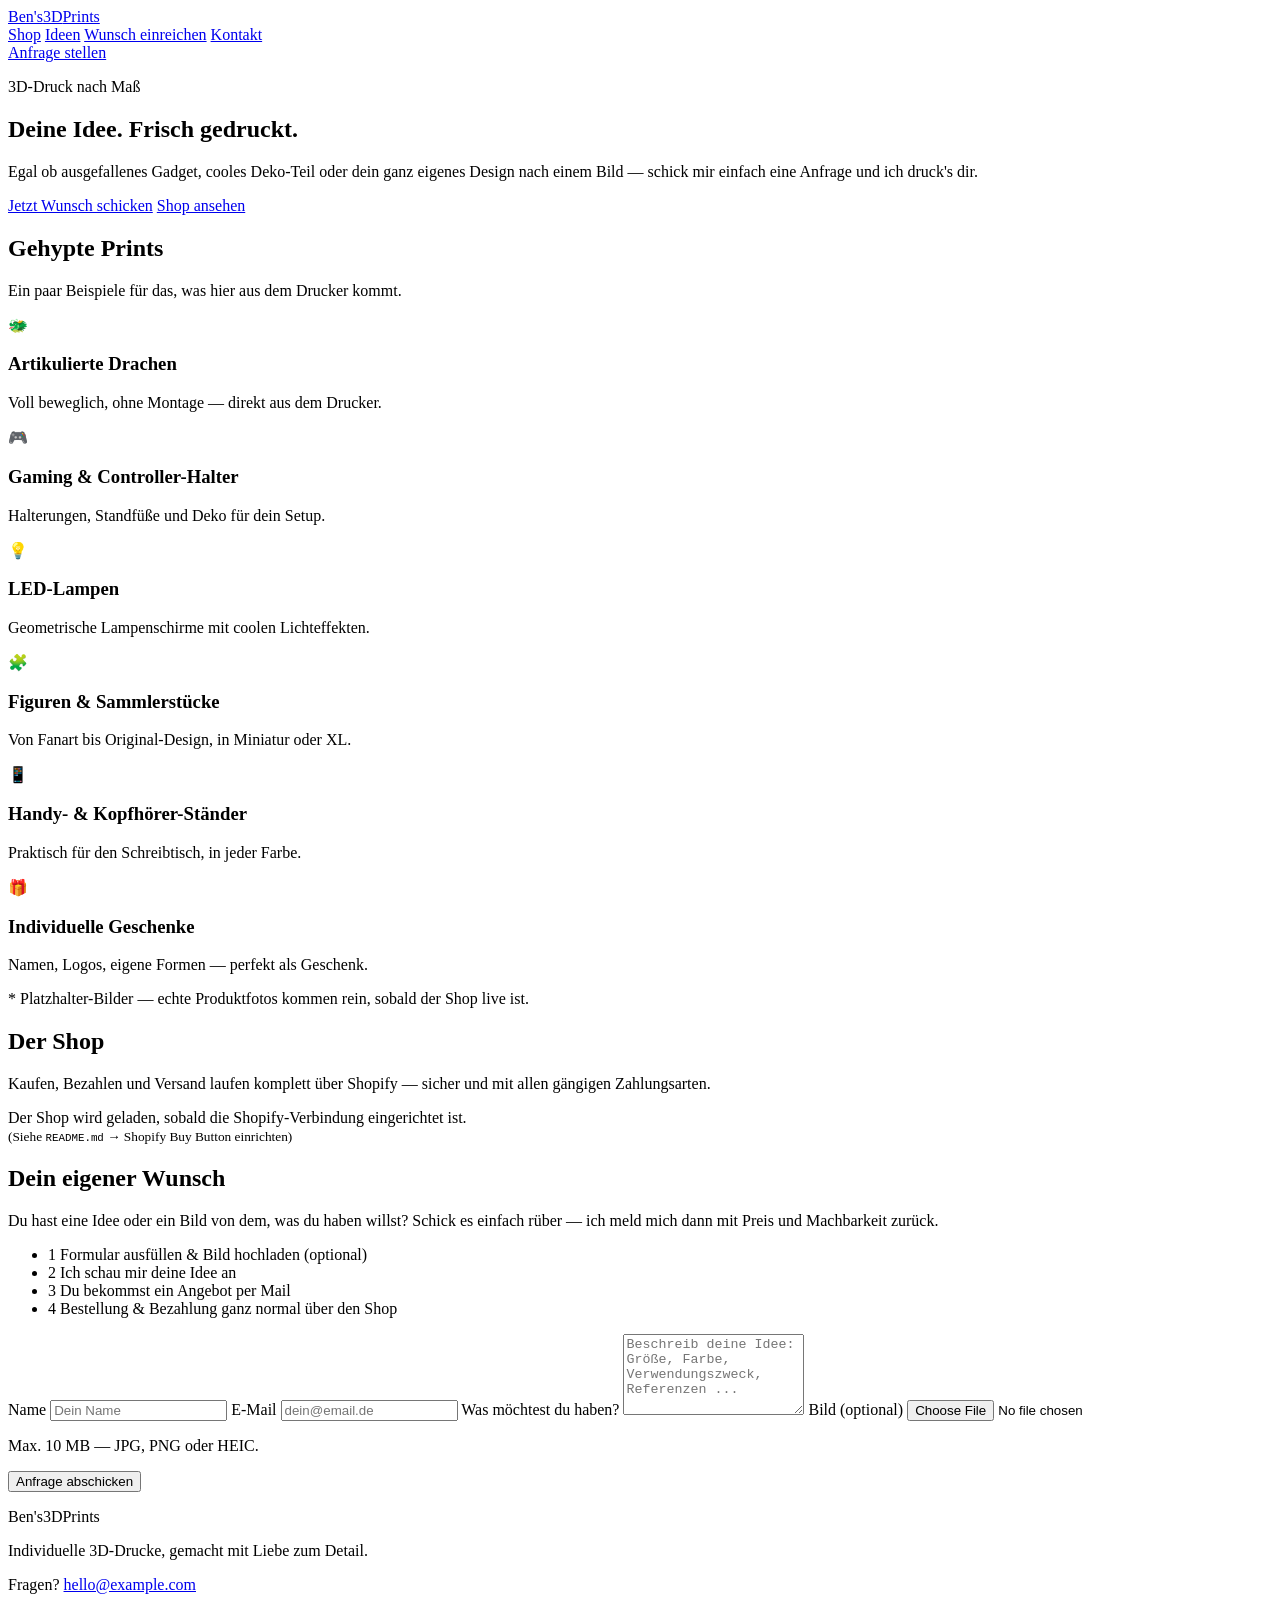
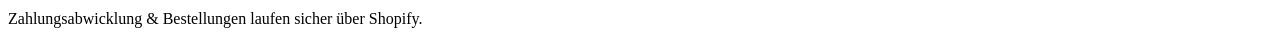
==== index.html @ 4e263e1a "Add files via upload" ====
<!doctype html>
<html lang="de">
<head>
<meta charset="UTF-8">
<meta name="viewport" content="width=device-width, initial-scale=1.0">
<title>Ben's 3D Prints — Gehypte 3D-Drucke &amp; individuelle Wünsche</title>
<meta name="description" content="Ben's 3D Prints: coole 3D-gedruckte Sachen von der Stange oder ganz nach deinem Wunsch. Bild schicken, Idee beschreiben, fertig drucken lassen.">
<link rel="preconnect" href="https://cdn.shopify.com">
<link rel="icon" href="data:image/svg+xml,%3Csvg xmlns='http://www.w3.org/2000/svg' viewBox='0 0 100 100'%3E%3Crect width='100' height='100' rx='20' fill='%230b0b12'/%3E%3Ctext x='50' y='68' font-size='58' text-anchor='middle' fill='%237c5cff' font-family='sans-serif' font-weight='bold'%3EB%3C/text%3E%3C/svg%3E">
<link rel="stylesheet" href="css/style.css">
</head>
<body>

<header class="site-header">
  <div class="container header-inner">
    <a href="#top" class="logo">Ben's<span>3D</span>Prints</a>
    <nav class="main-nav">
      <a href="#shop">Shop</a>
      <a href="#gallery">Ideen</a>
      <a href="#request">Wunsch einreichen</a>
      <a href="#contact">Kontakt</a>
    </nav>
    <a href="#request" class="btn btn-primary nav-cta">Anfrage stellen</a>
  </div>
</header>

<main id="top">

  <!-- HERO -->
  <section class="hero">
    <div class="container hero-inner">
      <p class="eyebrow">3D-Druck nach Maß</p>
      <h1>Deine Idee. <span class="highlight">Frisch gedruckt.</span></h1>
      <p class="hero-sub">
        Egal ob ausgefallenes Gadget, cooles Deko-Teil oder dein ganz eigenes Design nach einem Bild —
        schick mir einfach eine Anfrage und ich druck's dir.
      </p>
      <div class="hero-actions">
        <a href="#request" class="btn btn-primary btn-lg">Jetzt Wunsch schicken</a>
        <a href="#shop" class="btn btn-ghost btn-lg">Shop ansehen</a>
      </div>
    </div>
    <div class="hero-glow" aria-hidden="true"></div>
  </section>

  <!-- HYPE GALLERY -->
  <section id="gallery" class="section gallery-section">
    <div class="container">
      <h2 class="section-title">Gehypte Prints</h2>
      <p class="section-sub">Ein paar Beispiele für das, was hier aus dem Drucker kommt.</p>

      <div class="gallery-grid">
        <article class="gallery-card">
          <div class="gallery-thumb" style="--tint:#7c5cff">🐲</div>
          <h3>Artikulierte Drachen</h3>
          <p>Voll beweglich, ohne Montage — direkt aus dem Drucker.</p>
        </article>
        <article class="gallery-card">
          <div class="gallery-thumb" style="--tint:#00d1c1">🎮</div>
          <h3>Gaming &amp; Controller-Halter</h3>
          <p>Halterungen, Standfüße und Deko für dein Setup.</p>
        </article>
        <article class="gallery-card">
          <div class="gallery-thumb" style="--tint:#ff5c8a">💡</div>
          <h3>LED-Lampen</h3>
          <p>Geometrische Lampenschirme mit coolen Lichteffekten.</p>
        </article>
        <article class="gallery-card">
          <div class="gallery-thumb" style="--tint:#ffb020">🧩</div>
          <h3>Figuren &amp; Sammlerstücke</h3>
          <p>Von Fanart bis Original-Design, in Miniatur oder XL.</p>
        </article>
        <article class="gallery-card">
          <div class="gallery-thumb" style="--tint:#3ddc84">📱</div>
          <h3>Handy- &amp; Kopfhörer-Ständer</h3>
          <p>Praktisch für den Schreibtisch, in jeder Farbe.</p>
        </article>
        <article class="gallery-card">
          <div class="gallery-thumb" style="--tint:#5ca8ff">🎁</div>
          <h3>Individuelle Geschenke</h3>
          <p>Namen, Logos, eigene Formen — perfekt als Geschenk.</p>
        </article>
      </div>
      <p class="gallery-note">* Platzhalter-Bilder — echte Produktfotos kommen rein, sobald der Shop live ist.</p>
    </div>
  </section>

  <!-- SHOPIFY SHOP -->
  <section id="shop" class="section shop-section">
    <div class="container">
      <h2 class="section-title">Der Shop</h2>
      <p class="section-sub">
        Kaufen, Bezahlen und Versand laufen komplett über Shopify — sicher und mit allen gängigen Zahlungsarten.
      </p>
      <div id="shopify-buy-button-container" class="shop-grid">
        <p class="shop-placeholder">
          Der Shop wird geladen, sobald die Shopify-Verbindung eingerichtet ist.<br>
          <small>(Siehe <code>README.md</code> → Shopify Buy Button einrichten)</small>
        </p>
      </div>
    </div>
  </section>

  <!-- CUSTOM REQUEST -->
  <section id="request" class="section request-section">
    <div class="container request-inner">
      <div class="request-text">
        <h2 class="section-title">Dein eigener Wunsch</h2>
        <p class="section-sub">
          Du hast eine Idee oder ein Bild von dem, was du haben willst? Schick es einfach rüber —
          ich meld mich dann mit Preis und Machbarkeit zurück.
        </p>
        <ul class="request-steps">
          <li><span>1</span> Formular ausfüllen &amp; Bild hochladen (optional)</li>
          <li><span>2</span> Ich schau mir deine Idee an</li>
          <li><span>3</span> Du bekommst ein Angebot per Mail</li>
          <li><span>4</span> Bestellung &amp; Bezahlung ganz normal über den Shop</li>
        </ul>
      </div>

      <form id="request-form" class="request-form" novalidate>
        <div class="form-status" id="form-status" role="status" aria-live="polite"></div>

        <label for="req-name">Name</label>
        <input type="text" id="req-name" name="name" required autocomplete="name" placeholder="Dein Name">

        <label for="req-email">E-Mail</label>
        <input type="email" id="req-email" name="email" required autocomplete="email" placeholder="dein@email.de">

        <label for="req-description">Was möchtest du haben?</label>
        <textarea id="req-description" name="description" rows="5" required
          placeholder="Beschreib deine Idee: Größe, Farbe, Verwendungszweck, Referenzen ..."></textarea>

        <label for="req-image">Bild (optional)</label>
        <input type="file" id="req-image" name="image" accept="image/*">
        <p class="file-hint" id="file-hint">Max. 10 MB — JPG, PNG oder HEIC.</p>

        <button type="submit" class="btn btn-primary btn-lg btn-block">Anfrage abschicken</button>
      </form>
    </div>
  </section>

</main>

<footer id="contact" class="site-footer">
  <div class="container footer-inner">
    <div>
      <p class="logo">Ben's<span>3D</span>Prints</p>
      <p class="footer-tagline">Individuelle 3D-Drucke, gemacht mit Liebe zum Detail.</p>
    </div>
    <div class="footer-contact">
      <p>Fragen? <a href="mailto:hello@example.com">hello@example.com</a></p>
      <p class="footer-note">Zahlungsabwicklung &amp; Bestellungen laufen sicher über Shopify.</p>
    </div>
  </div>
</footer>

<script src="js/shopify-config.js"></script>
<script src="js/shopify-buy-button.js"></script>
<script src="js/request-form.js"></script>
</body>
</html>
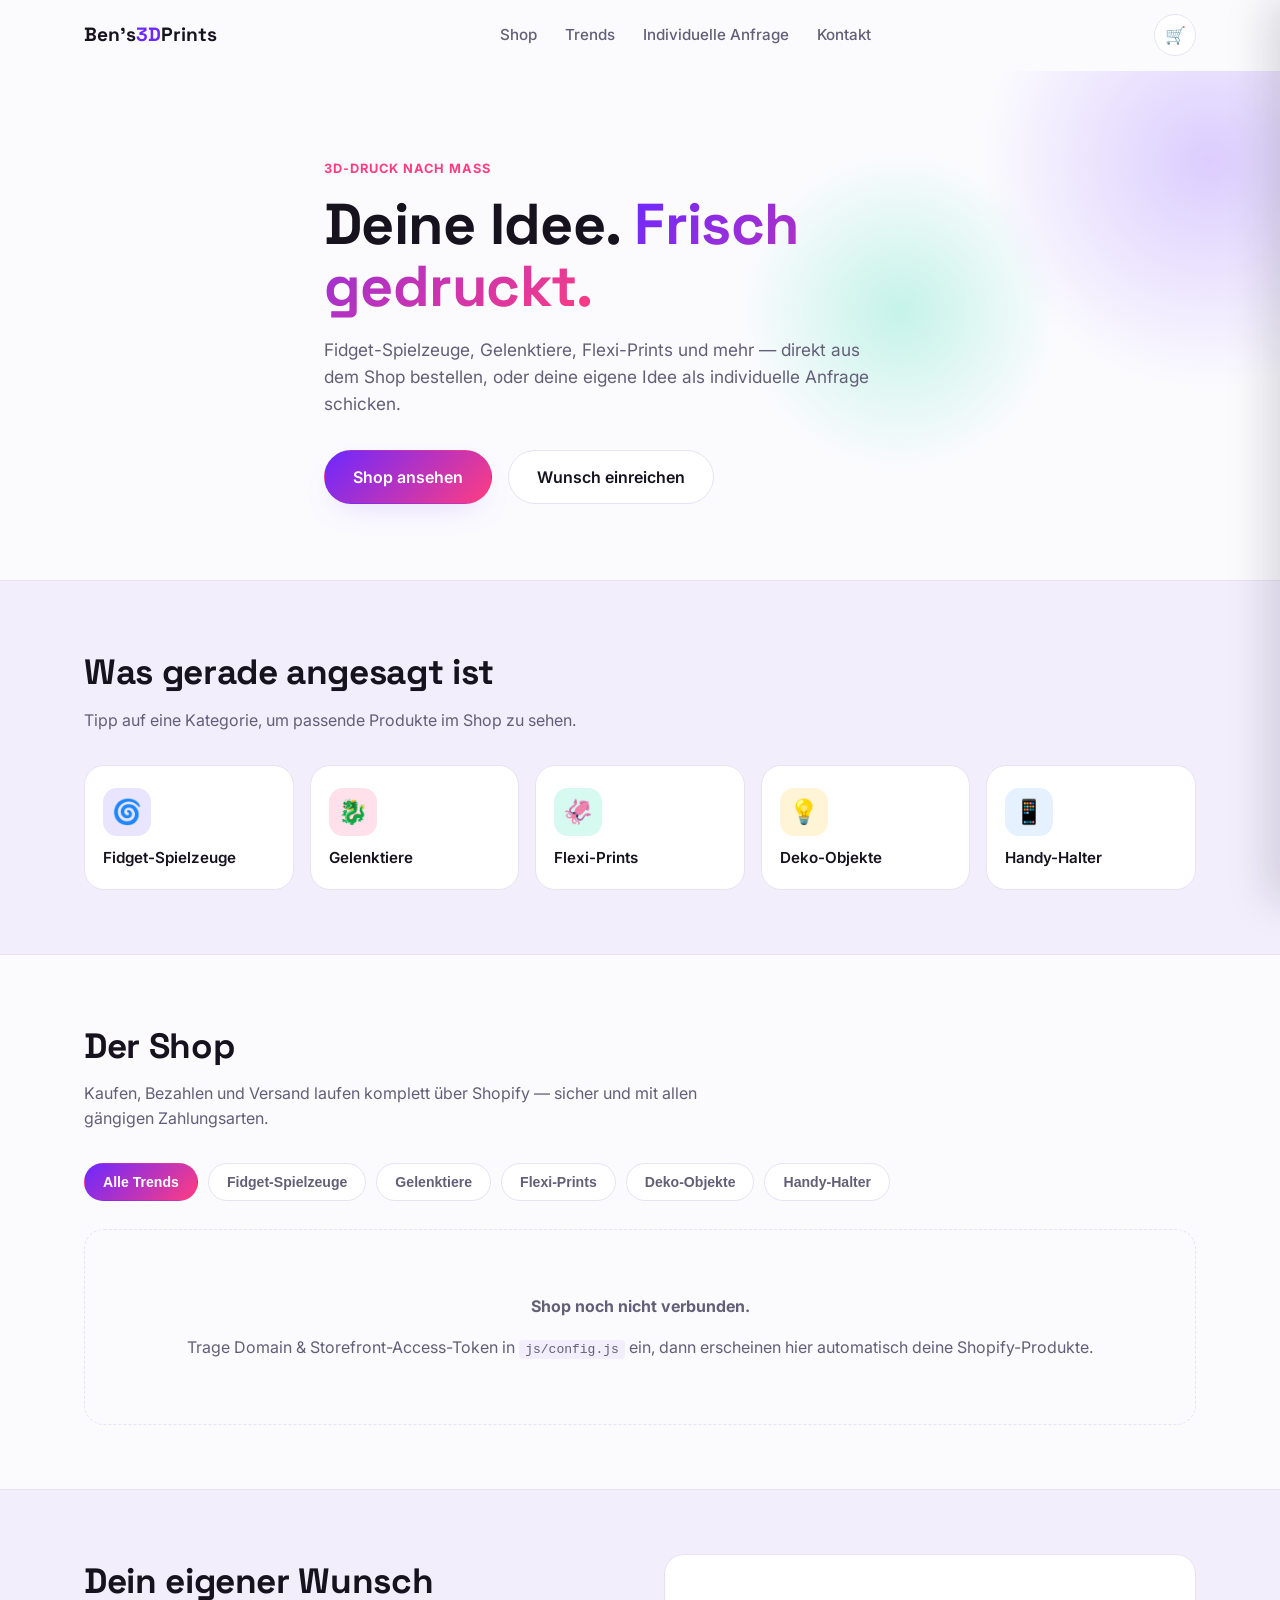
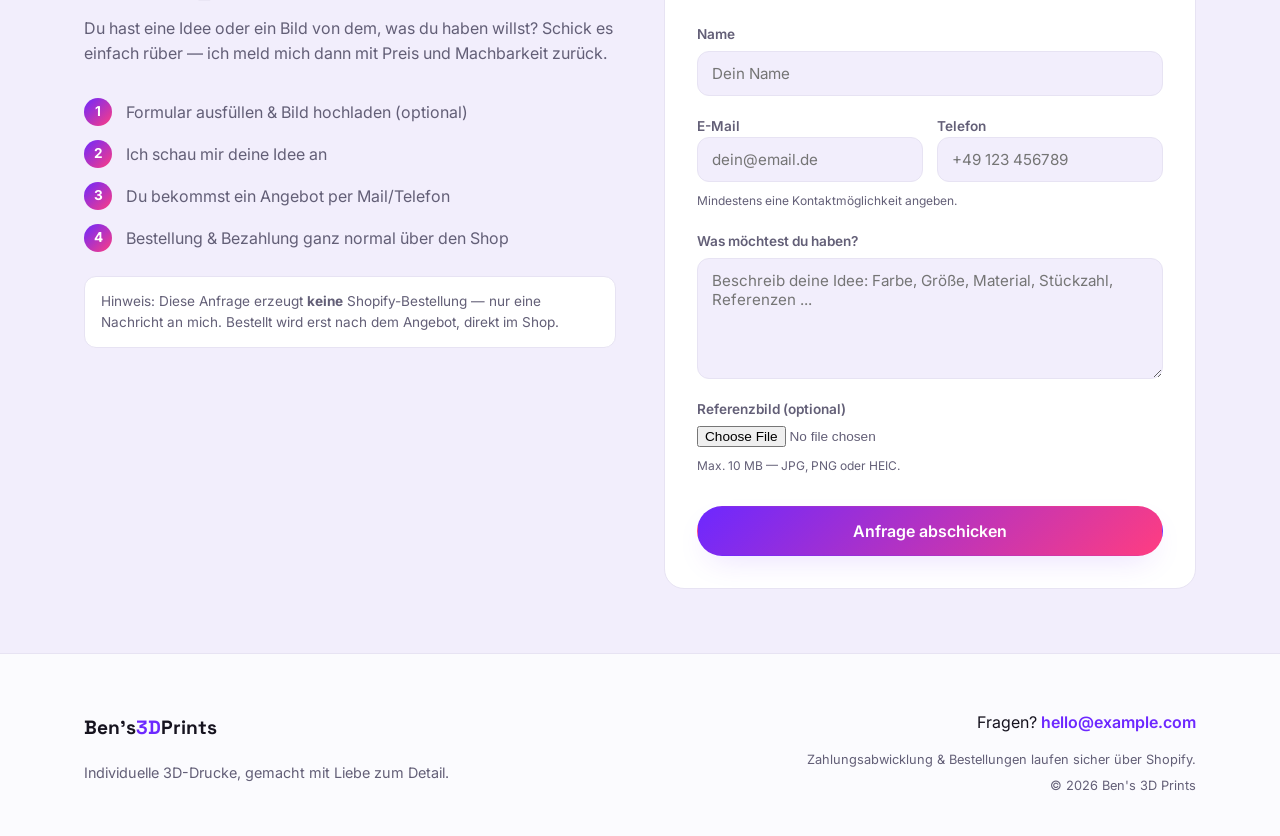
==== commit a78315d1: "Build modern Shopify Storefront API shop with custom request form Replace the initial static prototy" ====
--- a/index.html
+++ b/index.html
@@ -6,21 +6,33 @@
 <title>Ben's 3D Prints — Gehypte 3D-Drucke &amp; individuelle Wünsche</title>
 <meta name="description" content="Ben's 3D Prints: coole 3D-gedruckte Sachen von der Stange oder ganz nach deinem Wunsch. Bild schicken, Idee beschreiben, fertig drucken lassen.">
 <link rel="preconnect" href="https://cdn.shopify.com">
-<link rel="icon" href="data:image/svg+xml,%3Csvg xmlns='http://www.w3.org/2000/svg' viewBox='0 0 100 100'%3E%3Crect width='100' height='100' rx='20' fill='%230b0b12'/%3E%3Ctext x='50' y='68' font-size='58' text-anchor='middle' fill='%237c5cff' font-family='sans-serif' font-weight='bold'%3EB%3C/text%3E%3C/svg%3E">
+<link rel="preconnect" href="https://fonts.googleapis.com">
+<link rel="preconnect" href="https://fonts.gstatic.com" crossorigin>
+<link href="https://fonts.googleapis.com/css2?family=Space+Grotesk:wght@500;700&family=Inter:wght@400;500;600;700&display=swap" rel="stylesheet">
+<link rel="icon" href="data:image/svg+xml,%3Csvg xmlns='http://www.w3.org/2000/svg' viewBox='0 0 100 100'%3E%3Crect width='100' height='100' rx='24' fill='%236d28ff'/%3E%3Ctext x='50' y='68' font-size='58' text-anchor='middle' fill='white' font-family='sans-serif' font-weight='bold'%3EB%3C/text%3E%3C/svg%3E">
 <link rel="stylesheet" href="css/style.css">
 </head>
 <body>
 
 <header class="site-header">
   <div class="container header-inner">
-    <a href="#top" class="logo">Ben's<span>3D</span>Prints</a>
-    <nav class="main-nav">
-      <a href="#shop">Shop</a>
-      <a href="#gallery">Ideen</a>
-      <a href="#request">Wunsch einreichen</a>
-      <a href="#contact">Kontakt</a>
+    <a href="index.html#top" class="logo">Ben's<span>3D</span>Prints</a>
+
+    <nav class="main-nav" id="main-nav">
+      <a href="index.html#shop">Shop</a>
+      <a href="index.html#trends">Trends</a>
+      <a href="index.html#request">Individuelle Anfrage</a>
+      <a href="index.html#contact">Kontakt</a>
     </nav>
-    <a href="#request" class="btn btn-primary nav-cta">Anfrage stellen</a>
+
+    <div class="header-actions">
+      <button type="button" class="icon-btn" data-cart-toggle aria-label="Warenkorb öffnen">
+        🛒<span class="cart-count" data-cart-count>0</span>
+      </button>
+      <button type="button" class="icon-btn nav-toggle" id="nav-toggle" aria-label="Menü öffnen" aria-expanded="false">
+        <span></span><span></span><span></span>
+      </button>
+    </div>
   </div>
 </header>
 
@@ -32,56 +44,24 @@
       <p class="eyebrow">3D-Druck nach Maß</p>
       <h1>Deine Idee. <span class="highlight">Frisch gedruckt.</span></h1>
       <p class="hero-sub">
-        Egal ob ausgefallenes Gadget, cooles Deko-Teil oder dein ganz eigenes Design nach einem Bild —
-        schick mir einfach eine Anfrage und ich druck's dir.
+        Fidget-Spielzeuge, Gelenktiere, Flexi-Prints und mehr — direkt aus dem
+        Shop bestellen, oder deine eigene Idee als individuelle Anfrage schicken.
       </p>
       <div class="hero-actions">
-        <a href="#request" class="btn btn-primary btn-lg">Jetzt Wunsch schicken</a>
-        <a href="#shop" class="btn btn-ghost btn-lg">Shop ansehen</a>
+        <a href="index.html#shop" class="btn btn-primary btn-lg">Shop ansehen</a>
+        <a href="index.html#request" class="btn btn-ghost btn-lg">Wunsch einreichen</a>
       </div>
     </div>
     <div class="hero-glow" aria-hidden="true"></div>
+    <div class="hero-glow hero-glow-2" aria-hidden="true"></div>
   </section>
 
-  <!-- HYPE GALLERY -->
-  <section id="gallery" class="section gallery-section">
+  <!-- TREND KATEGORIEN -->
+  <section id="trends" class="section trends-section">
     <div class="container">
-      <h2 class="section-title">Gehypte Prints</h2>
-      <p class="section-sub">Ein paar Beispiele für das, was hier aus dem Drucker kommt.</p>
-
-      <div class="gallery-grid">
-        <article class="gallery-card">
-          <div class="gallery-thumb" style="--tint:#7c5cff">🐲</div>
-          <h3>Artikulierte Drachen</h3>
-          <p>Voll beweglich, ohne Montage — direkt aus dem Drucker.</p>
-        </article>
-        <article class="gallery-card">
-          <div class="gallery-thumb" style="--tint:#00d1c1">🎮</div>
-          <h3>Gaming &amp; Controller-Halter</h3>
-          <p>Halterungen, Standfüße und Deko für dein Setup.</p>
-        </article>
-        <article class="gallery-card">
-          <div class="gallery-thumb" style="--tint:#ff5c8a">💡</div>
-          <h3>LED-Lampen</h3>
-          <p>Geometrische Lampenschirme mit coolen Lichteffekten.</p>
-        </article>
-        <article class="gallery-card">
-          <div class="gallery-thumb" style="--tint:#ffb020">🧩</div>
-          <h3>Figuren &amp; Sammlerstücke</h3>
-          <p>Von Fanart bis Original-Design, in Miniatur oder XL.</p>
-        </article>
-        <article class="gallery-card">
-          <div class="gallery-thumb" style="--tint:#3ddc84">📱</div>
-          <h3>Handy- &amp; Kopfhörer-Ständer</h3>
-          <p>Praktisch für den Schreibtisch, in jeder Farbe.</p>
-        </article>
-        <article class="gallery-card">
-          <div class="gallery-thumb" style="--tint:#5ca8ff">🎁</div>
-          <h3>Individuelle Geschenke</h3>
-          <p>Namen, Logos, eigene Formen — perfekt als Geschenk.</p>
-        </article>
-      </div>
-      <p class="gallery-note">* Platzhalter-Bilder — echte Produktfotos kommen rein, sobald der Shop live ist.</p>
+      <h2 class="section-title">Was gerade angesagt ist</h2>
+      <p class="section-sub">Tipp auf eine Kategorie, um passende Produkte im Shop zu sehen.</p>
+      <div class="category-tiles" id="category-tiles"><!-- via products.js --></div>
     </div>
   </section>
 
@@ -92,12 +72,10 @@
       <p class="section-sub">
         Kaufen, Bezahlen und Versand laufen komplett über Shopify — sicher und mit allen gängigen Zahlungsarten.
       </p>
-      <div id="shopify-buy-button-container" class="shop-grid">
-        <p class="shop-placeholder">
-          Der Shop wird geladen, sobald die Shopify-Verbindung eingerichtet ist.<br>
-          <small>(Siehe <code>README.md</code> → Shopify Buy Button einrichten)</small>
-        </p>
-      </div>
+
+      <div class="shop-tabs" id="shop-tabs"><!-- via products.js --></div>
+
+      <div id="shop-grid" class="product-grid"><!-- via products.js --></div>
     </div>
   </section>
 
@@ -113,9 +91,13 @@
         <ul class="request-steps">
           <li><span>1</span> Formular ausfüllen &amp; Bild hochladen (optional)</li>
           <li><span>2</span> Ich schau mir deine Idee an</li>
-          <li><span>3</span> Du bekommst ein Angebot per Mail</li>
+          <li><span>3</span> Du bekommst ein Angebot per Mail/Telefon</li>
           <li><span>4</span> Bestellung &amp; Bezahlung ganz normal über den Shop</li>
         </ul>
+        <p class="request-note">
+          Hinweis: Diese Anfrage erzeugt <strong>keine</strong> Shopify-Bestellung — nur eine
+          Nachricht an mich. Bestellt wird erst nach dem Angebot, direkt im Shop.
+        </p>
       </div>
 
       <form id="request-form" class="request-form" novalidate>
@@ -124,14 +106,23 @@
         <label for="req-name">Name</label>
         <input type="text" id="req-name" name="name" required autocomplete="name" placeholder="Dein Name">
 
-        <label for="req-email">E-Mail</label>
-        <input type="email" id="req-email" name="email" required autocomplete="email" placeholder="dein@email.de">
+        <div class="form-row">
+          <div class="form-col">
+            <label for="req-email">E-Mail</label>
+            <input type="email" id="req-email" name="email" autocomplete="email" placeholder="dein@email.de">
+          </div>
+          <div class="form-col">
+            <label for="req-phone">Telefon</label>
+            <input type="tel" id="req-phone" name="phone" autocomplete="tel" placeholder="+49 123 456789">
+          </div>
+        </div>
+        <p class="file-hint">Mindestens eine Kontaktmöglichkeit angeben.</p>
 
         <label for="req-description">Was möchtest du haben?</label>
         <textarea id="req-description" name="description" rows="5" required
-          placeholder="Beschreib deine Idee: Größe, Farbe, Verwendungszweck, Referenzen ..."></textarea>
+          placeholder="Beschreib deine Idee: Farbe, Größe, Material, Stückzahl, Referenzen ..."></textarea>
 
-        <label for="req-image">Bild (optional)</label>
+        <label for="req-image">Referenzbild (optional)</label>
         <input type="file" id="req-image" name="image" accept="image/*">
         <p class="file-hint" id="file-hint">Max. 10 MB — JPG, PNG oder HEIC.</p>
 
@@ -151,12 +142,36 @@
     <div class="footer-contact">
       <p>Fragen? <a href="mailto:hello@example.com">hello@example.com</a></p>
       <p class="footer-note">Zahlungsabwicklung &amp; Bestellungen laufen sicher über Shopify.</p>
+      <p class="footer-note">© <span id="footer-year"></span> Ben's 3D Prints</p>
     </div>
   </div>
 </footer>
 
-<script src="js/shopify-config.js"></script>
-<script src="js/shopify-buy-button.js"></script>
+<!-- WARENKORB -->
+<div class="cart-overlay" id="cart-overlay"></div>
+<aside class="cart-drawer" id="cart-drawer" aria-label="Warenkorb">
+  <div class="cart-drawer-header">
+    <h2>Warenkorb</h2>
+    <button type="button" class="icon-btn" id="cart-close-btn" aria-label="Warenkorb schließen">✕</button>
+  </div>
+  <div class="cart-drawer-body">
+    <p id="cart-empty" class="cart-empty">Dein Warenkorb ist noch leer.</p>
+    <ul id="cart-lines" class="cart-lines"></ul>
+  </div>
+  <div class="cart-drawer-footer">
+    <div class="cart-subtotal-row">
+      <span>Zwischensumme</span>
+      <span id="cart-subtotal">0,00 €</span>
+    </div>
+    <button type="button" id="cart-checkout-btn" class="btn btn-primary btn-lg btn-block" disabled>Zur Kasse</button>
+  </div>
+</aside>
+
+<script src="js/config.js"></script>
+<script src="js/shopify-client.js"></script>
+<script src="js/cart.js"></script>
+<script src="js/products.js"></script>
 <script src="js/request-form.js"></script>
+<script src="js/main.js"></script>
 </body>
 </html>
--- a/css/style.css
+++ b/css/style.css
@@ -0,0 +1,565 @@
+:root {
+  --bg: #fbfbfe;
+  --bg-alt: #f2eefc;
+  --surface: #ffffff;
+  --text: #16131f;
+  --text-dim: #635f77;
+  --primary: #6d28ff;
+  --primary-hover: #5a1de0;
+  --primary-soft: #efe8ff;
+  --accent: #06d6a0;
+  --pink: #ff3d81;
+  --warn: #ff6b6b;
+  --border: #e7e3f3;
+  --radius: 20px;
+  --radius-sm: 12px;
+  --max-width: 1160px;
+  --shadow: 0 12px 32px -12px rgba(109, 40, 255, 0.18);
+  --font-display: "Space Grotesk", "Inter", sans-serif;
+  --font-body: "Inter", "Segoe UI", sans-serif;
+}
+
+* { box-sizing: border-box; }
+
+html { scroll-behavior: smooth; }
+
+body {
+  margin: 0;
+  font-family: var(--font-body);
+  background: var(--bg);
+  color: var(--text);
+  line-height: 1.55;
+  -webkit-font-smoothing: antialiased;
+}
+
+body.cart-open { overflow: hidden; }
+
+.container {
+  max-width: var(--max-width);
+  margin: 0 auto;
+  padding: 0 24px;
+}
+
+a { color: inherit; }
+h1, h2, h3 { font-family: var(--font-display); letter-spacing: -0.01em; }
+img { max-width: 100%; display: block; }
+
+/* Buttons */
+.btn {
+  display: inline-flex;
+  align-items: center;
+  justify-content: center;
+  gap: 8px;
+  padding: 12px 22px;
+  border-radius: 999px;
+  font-weight: 600;
+  text-decoration: none;
+  border: 1px solid transparent;
+  cursor: pointer;
+  font-size: 0.95rem;
+  font-family: var(--font-body);
+  transition: transform .15s ease, background .15s ease, border-color .15s ease, box-shadow .15s ease;
+  background: none;
+}
+.btn:hover { transform: translateY(-1px); }
+.btn:disabled { opacity: 0.5; cursor: not-allowed; transform: none; }
+.btn-primary {
+  background: linear-gradient(135deg, var(--primary), var(--pink));
+  color: #fff;
+  box-shadow: var(--shadow);
+}
+.btn-primary:hover:not(:disabled) { filter: brightness(1.05); }
+.btn-ghost {
+  background: var(--surface);
+  border-color: var(--border);
+  color: var(--text);
+}
+.btn-ghost:hover { border-color: var(--primary); color: var(--primary); }
+.btn-lg { padding: 14px 28px; font-size: 1rem; }
+.btn-sm { padding: 9px 16px; font-size: 0.85rem; }
+.btn-block { width: 100%; }
+
+.icon-btn {
+  position: relative;
+  width: 42px;
+  height: 42px;
+  border-radius: 50%;
+  border: 1px solid var(--border);
+  background: var(--surface);
+  font-size: 1.05rem;
+  display: inline-flex;
+  align-items: center;
+  justify-content: center;
+  cursor: pointer;
+}
+.icon-btn:hover { border-color: var(--primary); }
+
+.cart-count {
+  position: absolute;
+  top: -4px;
+  right: -4px;
+  min-width: 18px;
+  height: 18px;
+  padding: 0 4px;
+  border-radius: 999px;
+  background: var(--pink);
+  color: #fff;
+  font-size: 0.65rem;
+  font-weight: 700;
+  display: none;
+  align-items: center;
+  justify-content: center;
+  line-height: 1;
+}
+.cart-count.is-visible { display: flex; }
+
+/* Header */
+.site-header {
+  position: sticky;
+  top: 0;
+  z-index: 60;
+  background: rgba(251, 251, 254, 0.85);
+  backdrop-filter: blur(10px);
+  border-bottom: 1px solid transparent;
+  transition: border-color .2s ease, box-shadow .2s ease;
+}
+.site-header.is-scrolled {
+  border-bottom-color: var(--border);
+  box-shadow: 0 4px 20px -8px rgba(22, 19, 31, 0.08);
+}
+.header-inner {
+  display: flex;
+  align-items: center;
+  justify-content: space-between;
+  gap: 16px;
+  padding-top: 14px;
+  padding-bottom: 14px;
+}
+.logo {
+  font-family: var(--font-display);
+  font-weight: 700;
+  font-size: 1.2rem;
+  text-decoration: none;
+  color: var(--text);
+}
+.logo span { color: var(--primary); }
+.main-nav {
+  display: flex;
+  align-items: center;
+  gap: 28px;
+}
+.main-nav a {
+  text-decoration: none;
+  color: var(--text-dim);
+  font-size: 0.95rem;
+  font-weight: 500;
+}
+.main-nav a:hover { color: var(--primary); }
+.header-actions { display: flex; align-items: center; gap: 10px; }
+.nav-toggle { display: none; flex-direction: column; gap: 4px; }
+.nav-toggle span { width: 18px; height: 2px; background: var(--text); border-radius: 2px; }
+
+@media (max-width: 800px) {
+  .main-nav {
+    position: fixed;
+    top: 71px;
+    left: 0;
+    right: 0;
+    background: var(--surface);
+    border-bottom: 1px solid var(--border);
+    flex-direction: column;
+    align-items: flex-start;
+    gap: 4px;
+    padding: 12px 24px 20px;
+    transform: translateY(-8px);
+    opacity: 0;
+    pointer-events: none;
+    transition: opacity .15s ease, transform .15s ease;
+  }
+  .main-nav.is-open { opacity: 1; transform: translateY(0); pointer-events: auto; }
+  .main-nav a { padding: 10px 0; width: 100%; }
+  .nav-toggle { display: flex; }
+}
+
+/* Hero */
+.hero {
+  position: relative;
+  padding: 88px 0 76px;
+  overflow: hidden;
+}
+.hero-inner { position: relative; z-index: 2; max-width: 680px; }
+.eyebrow {
+  color: var(--pink);
+  text-transform: uppercase;
+  letter-spacing: 0.08em;
+  font-size: 0.8rem;
+  font-weight: 700;
+  margin: 0 0 14px;
+}
+.hero h1 {
+  font-size: clamp(2.4rem, 5.5vw, 3.6rem);
+  margin: 0 0 20px;
+  line-height: 1.08;
+}
+.highlight {
+  background: linear-gradient(135deg, var(--primary), var(--pink));
+  -webkit-background-clip: text;
+  background-clip: text;
+  color: transparent;
+}
+.hero-sub {
+  color: var(--text-dim);
+  font-size: 1.08rem;
+  margin: 0 0 32px;
+  max-width: 560px;
+}
+.hero-actions { display: flex; gap: 16px; flex-wrap: wrap; }
+.hero-glow {
+  position: absolute;
+  top: -140px;
+  right: -160px;
+  width: 460px;
+  height: 460px;
+  border-radius: 50%;
+  background: radial-gradient(circle, rgba(109, 40, 255, 0.22), transparent 70%);
+  z-index: 1;
+  pointer-events: none;
+}
+.hero-glow-2 {
+  top: 80px;
+  right: 220px;
+  width: 320px;
+  height: 320px;
+  background: radial-gradient(circle, rgba(6, 214, 160, 0.22), transparent 70%);
+}
+
+/* Sections */
+.section { padding: 64px 0; }
+.section-title {
+  font-size: clamp(1.6rem, 3vw, 2.2rem);
+  margin: 0 0 8px;
+}
+.section-sub {
+  color: var(--text-dim);
+  max-width: 640px;
+  margin: 0 0 32px;
+}
+
+/* Trend Kategorien */
+.trends-section { background: var(--bg-alt); border-top: 1px solid var(--border); border-bottom: 1px solid var(--border); }
+.category-tiles {
+  display: grid;
+  grid-template-columns: repeat(auto-fit, minmax(160px, 1fr));
+  gap: 16px;
+}
+.category-tile {
+  background: var(--surface);
+  border: 1px solid var(--border);
+  border-radius: var(--radius);
+  padding: 22px 18px;
+  display: flex;
+  flex-direction: column;
+  align-items: flex-start;
+  gap: 12px;
+  cursor: pointer;
+  text-align: left;
+  transition: border-color .15s ease, transform .15s ease, box-shadow .15s ease;
+  font-family: var(--font-body);
+}
+.category-tile:hover {
+  border-color: var(--tint, var(--primary));
+  transform: translateY(-3px);
+  box-shadow: var(--shadow);
+}
+.category-emoji {
+  width: 48px;
+  height: 48px;
+  border-radius: 14px;
+  display: flex;
+  align-items: center;
+  justify-content: center;
+  font-size: 1.5rem;
+  background: color-mix(in srgb, var(--tint, var(--primary)) 16%, transparent);
+}
+.category-title { font-weight: 600; font-size: 0.95rem; color: var(--text); }
+
+/* Shop */
+.shop-tabs {
+  display: flex;
+  gap: 10px;
+  flex-wrap: wrap;
+  margin-bottom: 28px;
+}
+.shop-tab {
+  padding: 10px 18px;
+  border-radius: 999px;
+  border: 1px solid var(--border);
+  background: var(--surface);
+  color: var(--text-dim);
+  font-weight: 600;
+  font-size: 0.88rem;
+  cursor: pointer;
+  transition: all .15s ease;
+}
+.shop-tab:hover { border-color: var(--primary); color: var(--primary); }
+.shop-tab.is-active {
+  background: linear-gradient(135deg, var(--primary), var(--pink));
+  border-color: transparent;
+  color: #fff;
+}
+
+.product-grid {
+  display: grid;
+  grid-template-columns: repeat(auto-fill, minmax(230px, 1fr));
+  gap: 22px;
+}
+
+.product-card {
+  background: var(--surface);
+  border: 1px solid var(--border);
+  border-radius: var(--radius);
+  overflow: hidden;
+  display: flex;
+  flex-direction: column;
+  transition: border-color .15s ease, transform .15s ease, box-shadow .15s ease;
+}
+.product-card:hover { border-color: var(--primary); transform: translateY(-3px); box-shadow: var(--shadow); }
+.product-card-link { text-decoration: none; color: inherit; }
+.product-card-media {
+  position: relative;
+  aspect-ratio: 1 / 1;
+  background: var(--bg-alt);
+  display: block;
+}
+.product-card-media img { width: 100%; height: 100%; object-fit: cover; }
+.product-thumb-fallback {
+  width: 100%;
+  height: 100%;
+  display: flex;
+  align-items: center;
+  justify-content: center;
+  font-size: 2.2rem;
+  background: var(--bg-alt);
+}
+.badge {
+  position: absolute;
+  top: 10px;
+  left: 10px;
+  padding: 4px 10px;
+  border-radius: 999px;
+  font-size: 0.7rem;
+  font-weight: 700;
+  color: #fff;
+}
+.badge-soldout { background: var(--text-dim); }
+.product-card-body { padding: 16px 16px 4px; flex: 1; }
+.product-card-title {
+  display: block;
+  font-weight: 600;
+  font-size: 0.95rem;
+  text-decoration: none;
+  color: var(--text);
+  margin-bottom: 6px;
+}
+.product-card-price { margin: 0; color: var(--primary); font-weight: 700; }
+.product-card-add { margin: 12px 16px 16px; }
+
+.product-card-skeleton {
+  aspect-ratio: 3 / 4;
+  background: linear-gradient(100deg, var(--bg-alt) 30%, var(--surface) 50%, var(--bg-alt) 70%);
+  background-size: 200% 100%;
+  animation: shimmer 1.4s infinite;
+}
+@keyframes shimmer {
+  from { background-position: 200% 0; }
+  to { background-position: -200% 0; }
+}
+
+.shop-placeholder {
+  grid-column: 1 / -1;
+  text-align: center;
+  padding: 48px 24px;
+  border: 1px dashed var(--border);
+  border-radius: var(--radius);
+  color: var(--text-dim);
+}
+.shop-placeholder code {
+  background: var(--bg-alt);
+  padding: 2px 6px;
+  border-radius: 4px;
+}
+
+/* Request section */
+.request-section { background: var(--bg-alt); border-top: 1px solid var(--border); }
+.request-inner { display: grid; grid-template-columns: 1fr; gap: 48px; }
+@media (min-width: 900px) {
+  .request-inner { grid-template-columns: 1fr 1fr; align-items: start; }
+}
+.request-steps { list-style: none; padding: 0; margin: 32px 0 0; display: flex; flex-direction: column; gap: 14px; }
+.request-steps li { display: flex; align-items: center; gap: 14px; color: var(--text-dim); }
+.request-steps span {
+  flex: none; width: 28px; height: 28px; border-radius: 50%;
+  background: linear-gradient(135deg, var(--primary), var(--pink));
+  color: #fff; font-weight: 700; font-size: 0.85rem;
+  display: flex; align-items: center; justify-content: center;
+}
+.request-note {
+  margin-top: 24px;
+  font-size: 0.85rem;
+  color: var(--text-dim);
+  background: var(--surface);
+  border: 1px solid var(--border);
+  border-radius: var(--radius-sm);
+  padding: 14px 16px;
+}
+
+.request-form {
+  background: var(--surface);
+  border: 1px solid var(--border);
+  border-radius: var(--radius);
+  padding: 32px;
+  display: flex;
+  flex-direction: column;
+  gap: 6px;
+}
+.request-form label { font-size: 0.85rem; font-weight: 600; margin-top: 14px; color: var(--text-dim); }
+.request-form input[type="text"],
+.request-form input[type="email"],
+.request-form input[type="tel"],
+.request-form textarea {
+  background: var(--bg-alt);
+  border: 1px solid var(--border);
+  border-radius: var(--radius-sm);
+  padding: 12px 14px;
+  color: var(--text);
+  font-size: 0.95rem;
+  font-family: inherit;
+  resize: vertical;
+  width: 100%;
+}
+.request-form input[type="file"] { color: var(--text-dim); font-size: 0.85rem; }
+.request-form input:focus, .request-form textarea:focus { outline: none; border-color: var(--primary); }
+.form-row { display: grid; grid-template-columns: 1fr 1fr; gap: 14px; }
+@media (max-width: 480px) { .form-row { grid-template-columns: 1fr; } }
+.form-col { display: flex; flex-direction: column; }
+.file-hint { margin: 4px 0 0; font-size: 0.75rem; color: var(--text-dim); }
+.request-form button { margin-top: 24px; }
+.form-status { font-size: 0.9rem; min-height: 1.2em; }
+.form-status.success { color: var(--accent); font-weight: 600; }
+.form-status.error { color: var(--warn); font-weight: 600; }
+
+/* Cart drawer */
+.cart-overlay {
+  position: fixed;
+  inset: 0;
+  background: rgba(22, 19, 31, 0.4);
+  opacity: 0;
+  pointer-events: none;
+  transition: opacity .2s ease;
+  z-index: 90;
+}
+.cart-overlay.is-open { opacity: 1; pointer-events: auto; }
+
+.cart-drawer {
+  position: fixed;
+  top: 0;
+  right: 0;
+  bottom: 0;
+  width: min(400px, 100vw);
+  background: var(--surface);
+  box-shadow: -12px 0 40px rgba(22, 19, 31, 0.15);
+  transform: translateX(100%);
+  transition: transform .25s ease;
+  z-index: 91;
+  display: flex;
+  flex-direction: column;
+}
+.cart-drawer.is-open { transform: translateX(0); }
+.cart-drawer-header {
+  display: flex; align-items: center; justify-content: space-between;
+  padding: 20px 24px; border-bottom: 1px solid var(--border);
+}
+.cart-drawer-header h2 { margin: 0; font-size: 1.2rem; }
+.cart-drawer-body { flex: 1; overflow-y: auto; padding: 20px 24px; }
+.cart-empty { color: var(--text-dim); text-align: center; margin-top: 40px; }
+.cart-lines { list-style: none; margin: 0; padding: 0; display: flex; flex-direction: column; gap: 18px; }
+.cart-line { display: grid; grid-template-columns: 64px 1fr auto; gap: 14px; align-items: start; }
+.cart-line-thumb {
+  width: 64px; height: 64px; border-radius: var(--radius-sm); overflow: hidden;
+  background: var(--bg-alt);
+}
+.cart-line-thumb img { width: 100%; height: 100%; object-fit: cover; }
+.cart-line-thumb-fallback { width: 100%; height: 100%; display: flex; align-items: center; justify-content: center; font-size: 1.4rem; }
+.cart-line-title { margin: 0; font-weight: 600; font-size: 0.92rem; }
+.cart-line-variant { margin: 2px 0 0; font-size: 0.78rem; color: var(--text-dim); }
+.cart-line-controls { display: flex; align-items: center; gap: 12px; margin-top: 10px; }
+.cart-line-remove { background: none; border: none; color: var(--text-dim); font-size: 0.78rem; cursor: pointer; text-decoration: underline; padding: 0; }
+.cart-line-remove:hover { color: var(--warn); }
+.cart-line-price { margin: 0; font-weight: 700; font-size: 0.9rem; white-space: nowrap; }
+
+.qty-stepper { display: inline-flex; align-items: center; gap: 10px; border: 1px solid var(--border); border-radius: 999px; padding: 4px 6px; }
+.qty-btn { width: 24px; height: 24px; border-radius: 50%; border: none; background: var(--bg-alt); cursor: pointer; font-size: 1rem; line-height: 1; }
+.qty-btn:hover { background: var(--primary-soft); }
+.qty-value { min-width: 16px; text-align: center; font-weight: 600; font-size: 0.9rem; }
+
+.cart-drawer-footer { padding: 20px 24px; border-top: 1px solid var(--border); }
+.cart-subtotal-row { display: flex; justify-content: space-between; margin-bottom: 14px; font-weight: 700; }
+
+/* Footer */
+.site-footer { border-top: 1px solid var(--border); padding: 40px 0; }
+.footer-inner { display: flex; flex-wrap: wrap; justify-content: space-between; gap: 24px; }
+.footer-tagline { color: var(--text-dim); font-size: 0.9rem; margin: 8px 0 0; }
+.footer-contact { text-align: right; }
+.footer-contact a { color: var(--primary); text-decoration: none; font-weight: 600; }
+.footer-note { color: var(--text-dim); font-size: 0.8rem; margin: 6px 0 0; }
+@media (max-width: 560px) { .footer-contact { text-align: left; } }
+
+/* Product page */
+.back-link { display: inline-block; margin-bottom: 24px; color: var(--text-dim); text-decoration: none; font-weight: 600; font-size: 0.9rem; }
+.back-link:hover { color: var(--primary); }
+.product-page { display: grid; grid-template-columns: 1fr; gap: 40px; }
+@media (min-width: 860px) { .product-page { grid-template-columns: 1.1fr 1fr; } }
+
+.product-gallery-main {
+  aspect-ratio: 1 / 1;
+  background: var(--bg-alt);
+  border-radius: var(--radius);
+  overflow: hidden;
+  display: flex;
+  align-items: center;
+  justify-content: center;
+  font-size: 3rem;
+}
+.product-gallery-main img { width: 100%; height: 100%; object-fit: cover; }
+.product-gallery-thumbs { display: flex; gap: 10px; margin-top: 12px; flex-wrap: wrap; }
+.gallery-thumb-btn {
+  width: 64px; height: 64px; border-radius: var(--radius-sm); overflow: hidden;
+  border: 2px solid transparent; padding: 0; cursor: pointer; background: var(--bg-alt);
+}
+.gallery-thumb-btn.is-active { border-color: var(--primary); }
+.gallery-thumb-btn img { width: 100%; height: 100%; object-fit: cover; }
+
+.product-info h1 { font-size: clamp(1.6rem, 3vw, 2.1rem); margin: 0 0 10px; }
+.product-price { font-size: 1.4rem; font-weight: 700; color: var(--primary); margin: 0 0 24px; }
+
+.option-group { margin-bottom: 20px; }
+.option-label { font-size: 0.85rem; font-weight: 600; color: var(--text-dim); margin: 0 0 10px; }
+.option-values { display: flex; gap: 8px; flex-wrap: wrap; }
+.option-value {
+  padding: 9px 16px; border-radius: 999px; border: 1px solid var(--border);
+  background: var(--surface); cursor: pointer; font-size: 0.88rem; font-weight: 600;
+}
+.option-value:hover { border-color: var(--primary); }
+.option-value.is-selected { background: linear-gradient(135deg, var(--primary), var(--pink)); border-color: transparent; color: #fff; }
+
+.qty-row { display: flex; align-items: center; gap: 16px; margin-bottom: 20px; }
+
+.product-description { margin-top: 28px; color: var(--text-dim); font-size: 0.95rem; line-height: 1.7; }
+.product-description :first-child { margin-top: 0; }
+
+.related-section { border-top: 1px solid var(--border); }
+
+@media (max-width: 560px) {
+  .footer-contact { text-align: left; }
+  .hero { padding: 64px 0 56px; }
+}
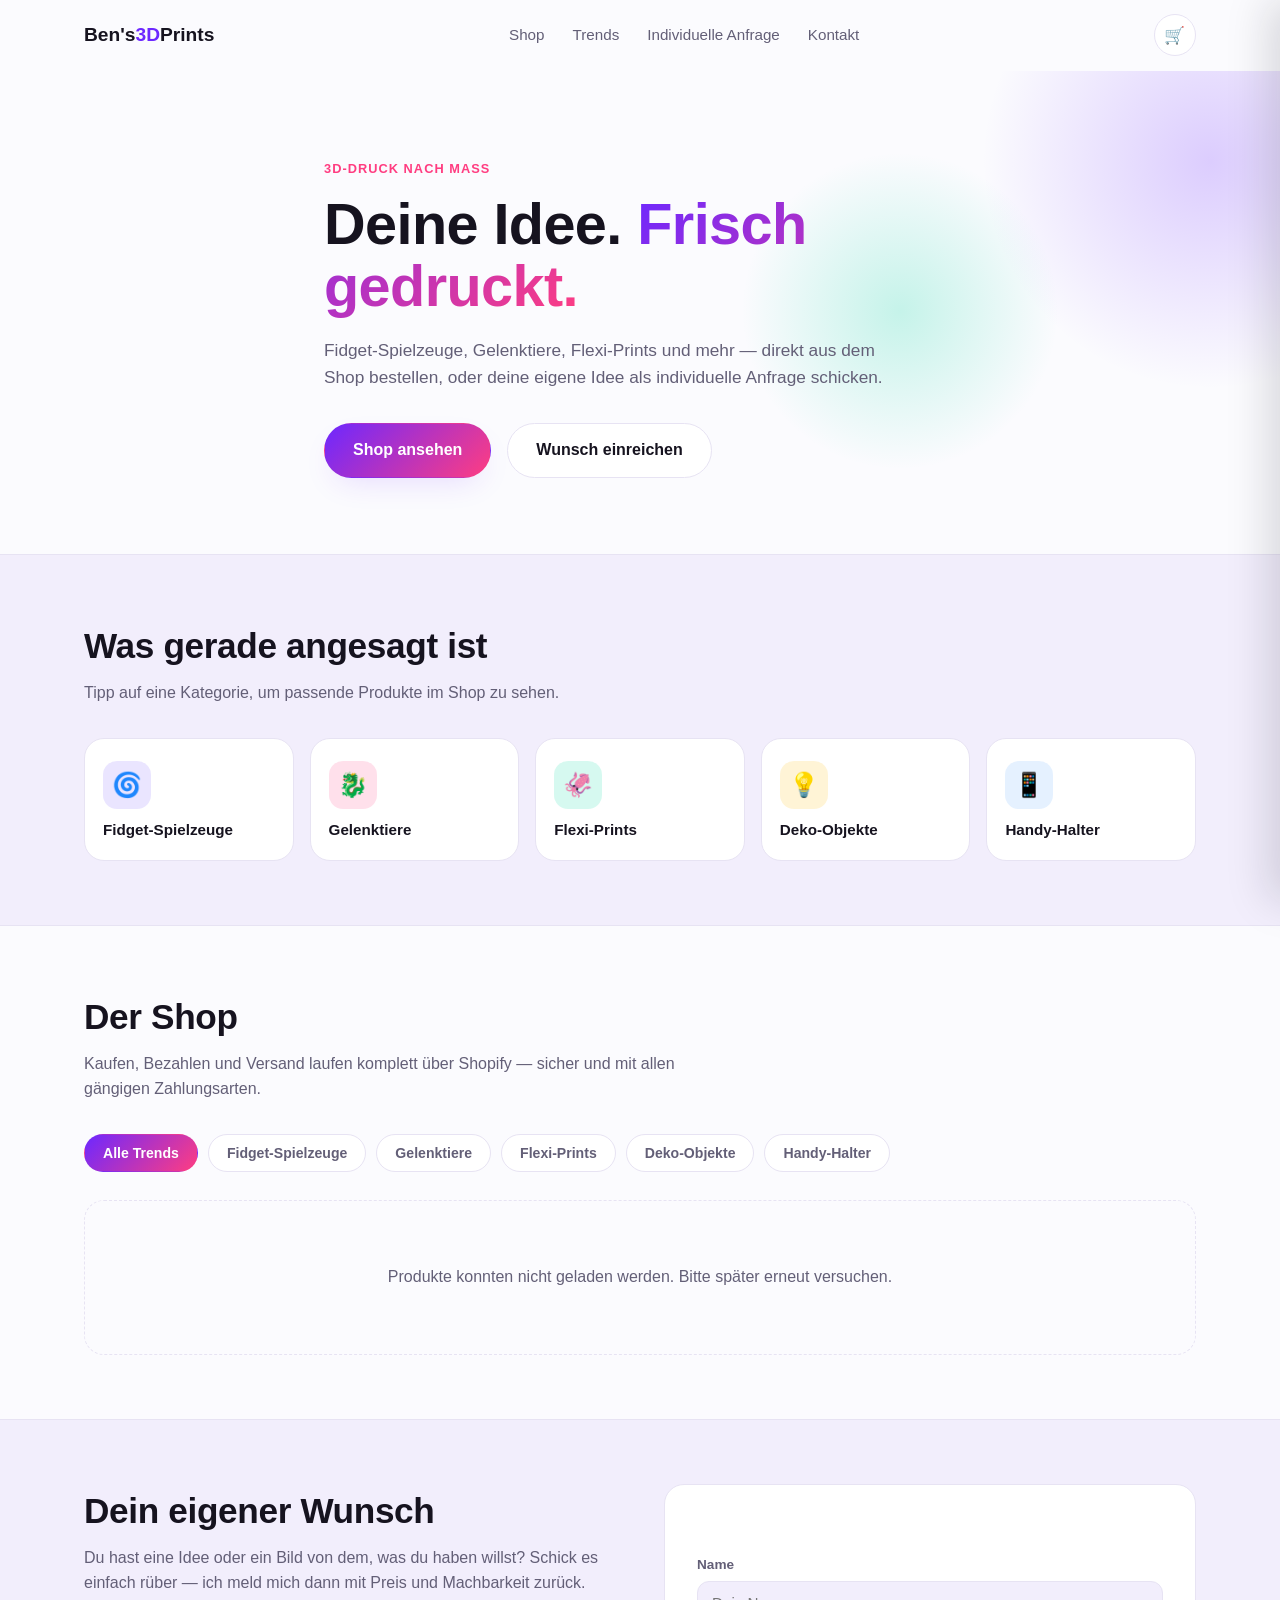
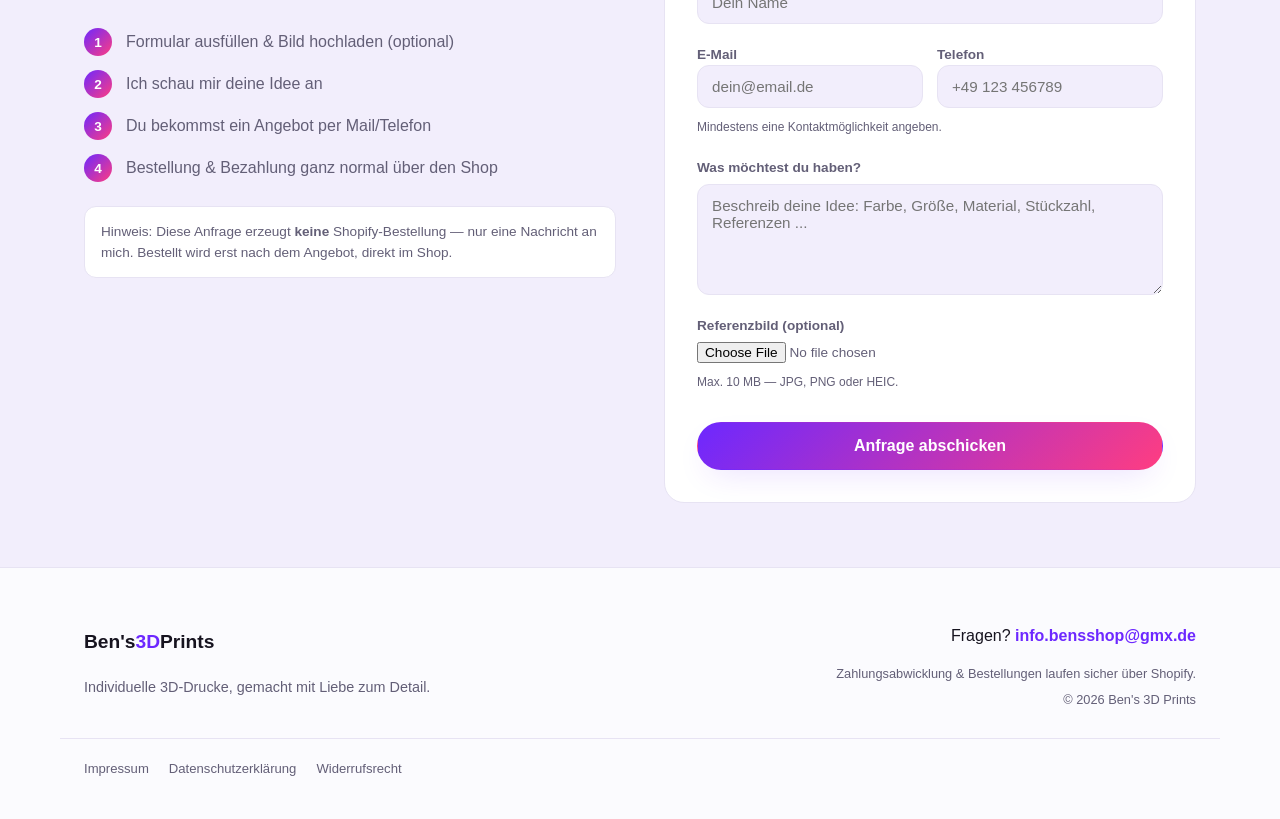
==== commit fca8c793: "Add Impressum, Datenschutzerklärung and Widerrufsrecht pages Add the three legally required pages fo" ====
--- a/index.html
+++ b/index.html
@@ -6,9 +6,6 @@
 <title>Ben's 3D Prints — Gehypte 3D-Drucke &amp; individuelle Wünsche</title>
 <meta name="description" content="Ben's 3D Prints: coole 3D-gedruckte Sachen von der Stange oder ganz nach deinem Wunsch. Bild schicken, Idee beschreiben, fertig drucken lassen.">
 <link rel="preconnect" href="https://cdn.shopify.com">
-<link rel="preconnect" href="https://fonts.googleapis.com">
-<link rel="preconnect" href="https://fonts.gstatic.com" crossorigin>
-<link href="https://fonts.googleapis.com/css2?family=Space+Grotesk:wght@500;700&family=Inter:wght@400;500;600;700&display=swap" rel="stylesheet">
 <link rel="icon" href="data:image/svg+xml,%3Csvg xmlns='http://www.w3.org/2000/svg' viewBox='0 0 100 100'%3E%3Crect width='100' height='100' rx='24' fill='%236d28ff'/%3E%3Ctext x='50' y='68' font-size='58' text-anchor='middle' fill='white' font-family='sans-serif' font-weight='bold'%3EB%3C/text%3E%3C/svg%3E">
 <link rel="stylesheet" href="css/style.css">
 </head>
@@ -140,10 +137,15 @@
       <p class="footer-tagline">Individuelle 3D-Drucke, gemacht mit Liebe zum Detail.</p>
     </div>
     <div class="footer-contact">
-      <p>Fragen? <a href="mailto:hello@example.com">hello@example.com</a></p>
+      <p>Fragen? <a href="mailto:info.bensshop@gmx.de">info.bensshop@gmx.de</a></p>
       <p class="footer-note">Zahlungsabwicklung &amp; Bestellungen laufen sicher über Shopify.</p>
       <p class="footer-note">© <span id="footer-year"></span> Ben's 3D Prints</p>
     </div>
+  </div>
+  <div class="container footer-legal">
+    <a href="impressum.html">Impressum</a>
+    <a href="datenschutz.html">Datenschutzerklärung</a>
+    <a href="widerrufsrecht.html">Widerrufsrecht</a>
   </div>
 </footer>
 
--- a/css/style.css
+++ b/css/style.css
@@ -514,6 +514,34 @@
 .footer-note { color: var(--text-dim); font-size: 0.8rem; margin: 6px 0 0; }
 @media (max-width: 560px) { .footer-contact { text-align: left; } }
 
+.footer-legal {
+  margin-top: 28px;
+  padding-top: 20px;
+  border-top: 1px solid var(--border);
+  display: flex;
+  gap: 20px;
+  flex-wrap: wrap;
+}
+.footer-legal a {
+  color: var(--text-dim);
+  text-decoration: none;
+  font-size: 0.82rem;
+}
+.footer-legal a:hover { color: var(--primary); }
+
+/* Rechtstexte (Impressum, Datenschutz, Widerruf) */
+.legal-section { padding: 48px 0 80px; }
+.legal-content { max-width: 760px; }
+.legal-content h1 { font-size: clamp(1.8rem, 3vw, 2.4rem); margin: 0 0 28px; }
+.legal-content h2 { font-size: 1.25rem; margin: 40px 0 12px; }
+.legal-content h3 { font-size: 1.05rem; margin: 24px 0 8px; }
+.legal-content p { color: var(--text-dim); margin: 0 0 14px; }
+.legal-content ul { color: var(--text-dim); margin: 0 0 14px; padding-left: 22px; }
+.legal-content li { margin-bottom: 6px; }
+.legal-content a { color: var(--primary); text-decoration: underline; }
+.legal-content strong { color: var(--text); }
+.legal-updated { color: var(--text-dim); font-size: 0.82rem; margin-bottom: 32px; }
+
 /* Product page */
 .back-link { display: inline-block; margin-bottom: 24px; color: var(--text-dim); text-decoration: none; font-weight: 600; font-size: 0.9rem; }
 .back-link:hover { color: var(--primary); }
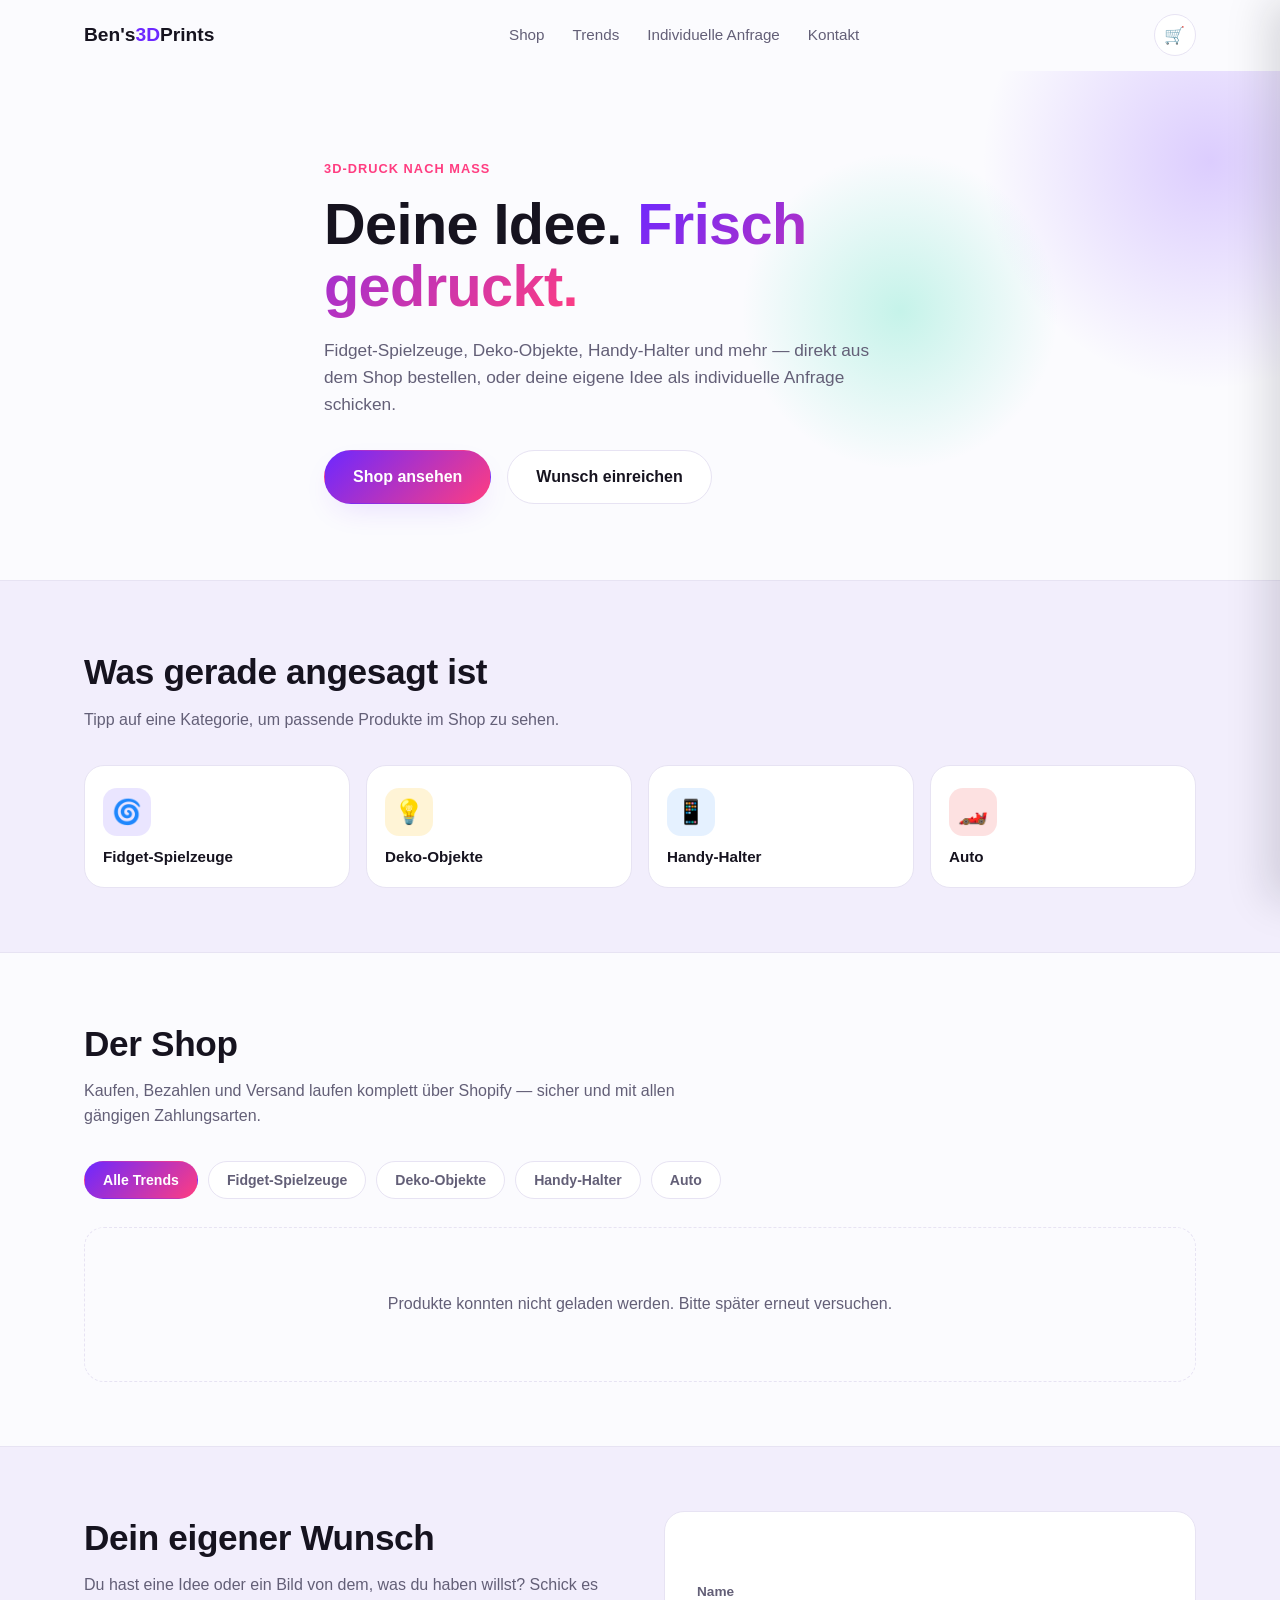
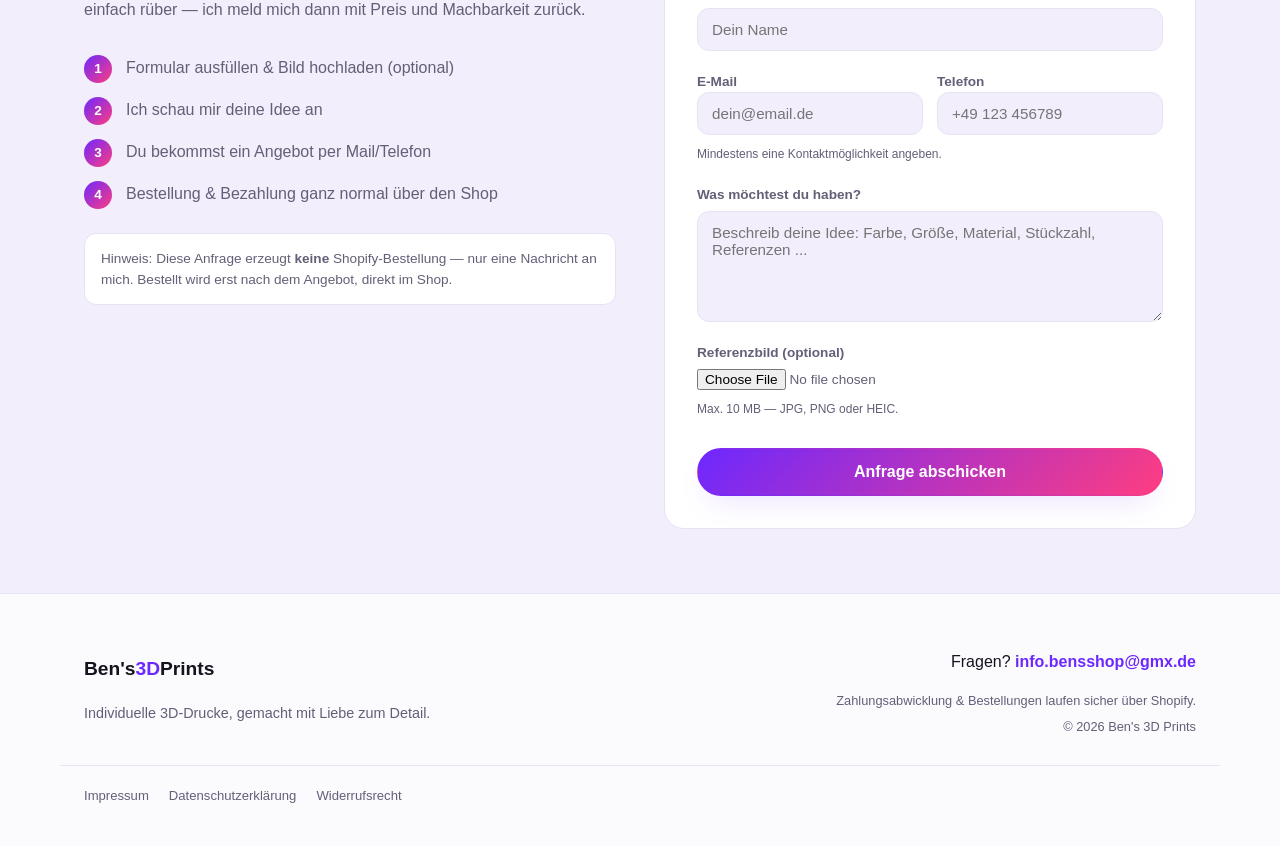
==== commit b352202e: "Remove Gelenktiere/Flexi-Prints mention from hero text Co-Authored-By: Claude Sonnet 5 <noreply@anth" ====
--- a/index.html
+++ b/index.html
@@ -41,7 +41,7 @@
       <p class="eyebrow">3D-Druck nach Maß</p>
       <h1>Deine Idee. <span class="highlight">Frisch gedruckt.</span></h1>
       <p class="hero-sub">
-        Fidget-Spielzeuge, Gelenktiere, Flexi-Prints und mehr — direkt aus dem
+        Fidget-Spielzeuge, Deko-Objekte, Handy-Halter und mehr — direkt aus dem
         Shop bestellen, oder deine eigene Idee als individuelle Anfrage schicken.
       </p>
       <div class="hero-actions">
--- a/css/style.css
+++ b/css/style.css
@@ -579,6 +579,7 @@
 }
 .option-value:hover { border-color: var(--primary); }
 .option-value.is-selected { background: linear-gradient(135deg, var(--primary), var(--pink)); border-color: transparent; color: #fff; }
+.option-value.is-soldout { color: var(--text-dim); text-decoration: line-through; opacity: 0.6; }
 
 .qty-row { display: flex; align-items: center; gap: 16px; margin-bottom: 20px; }
 
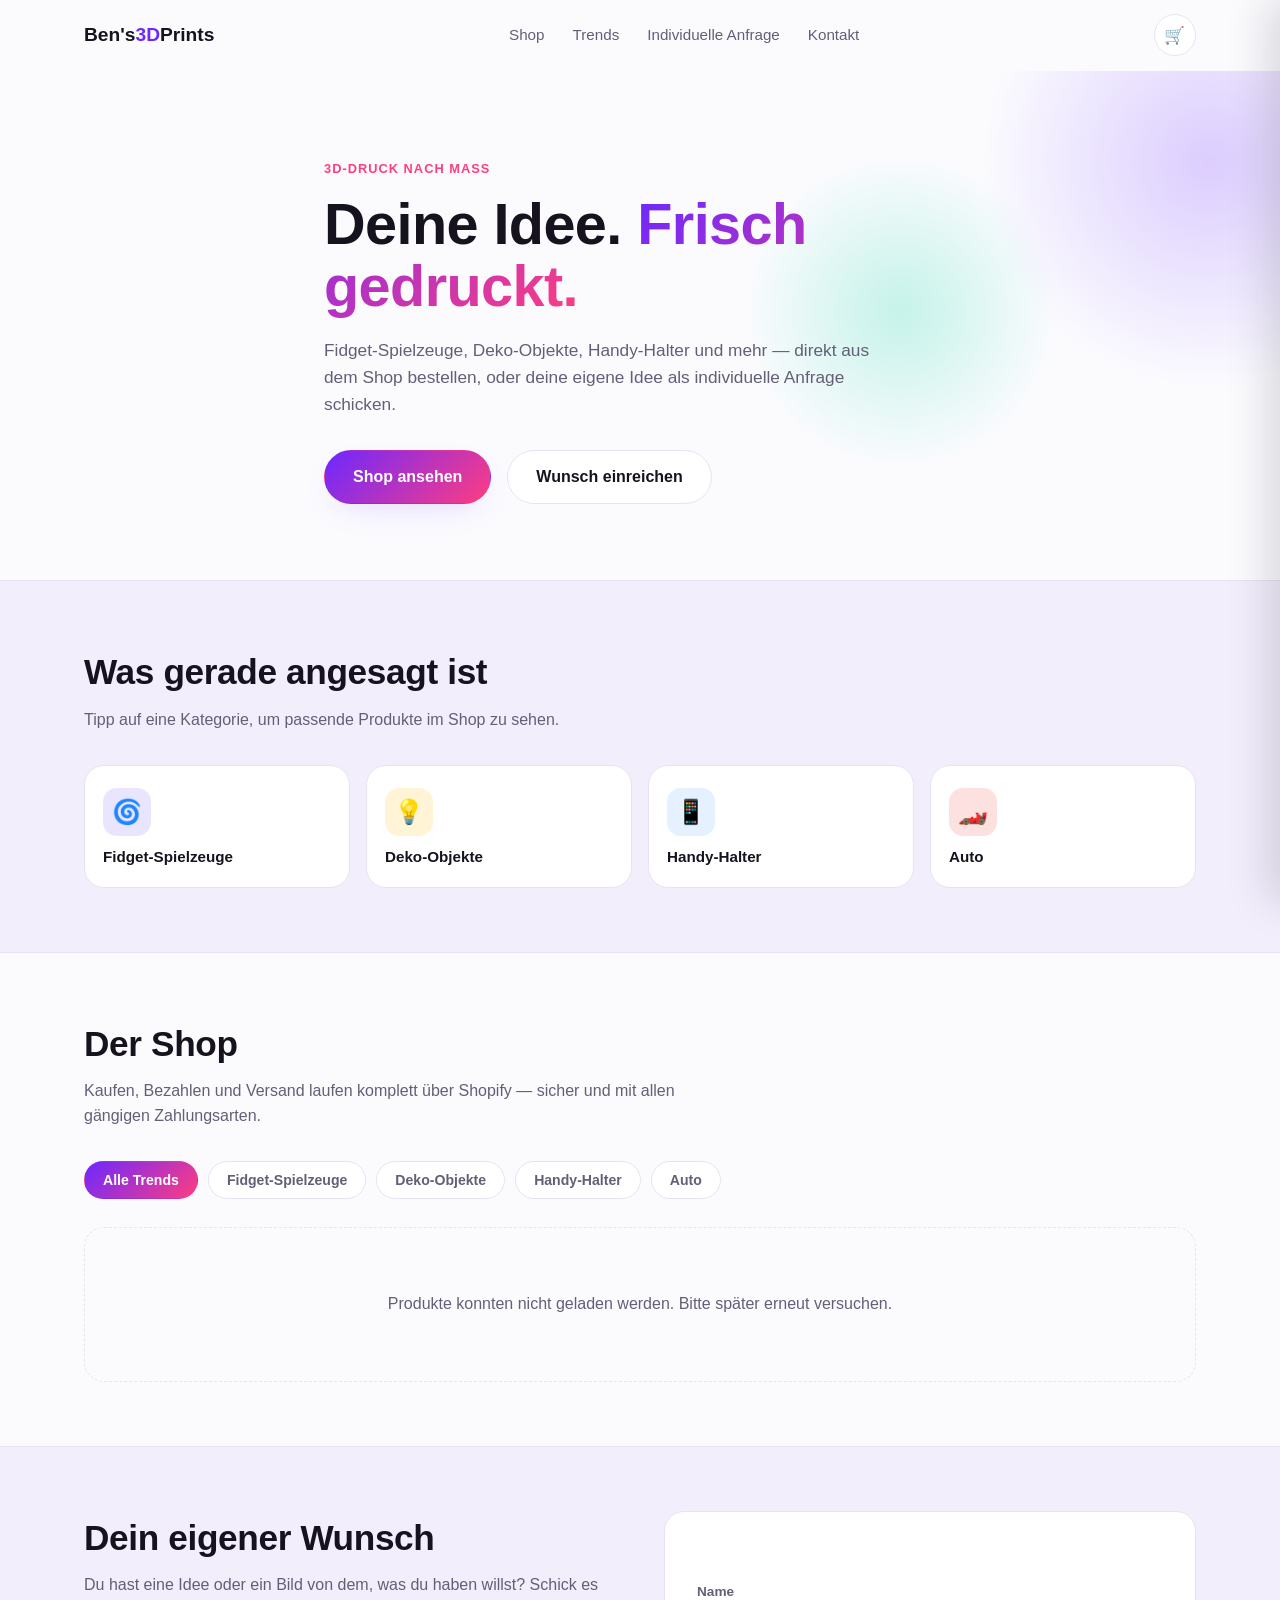
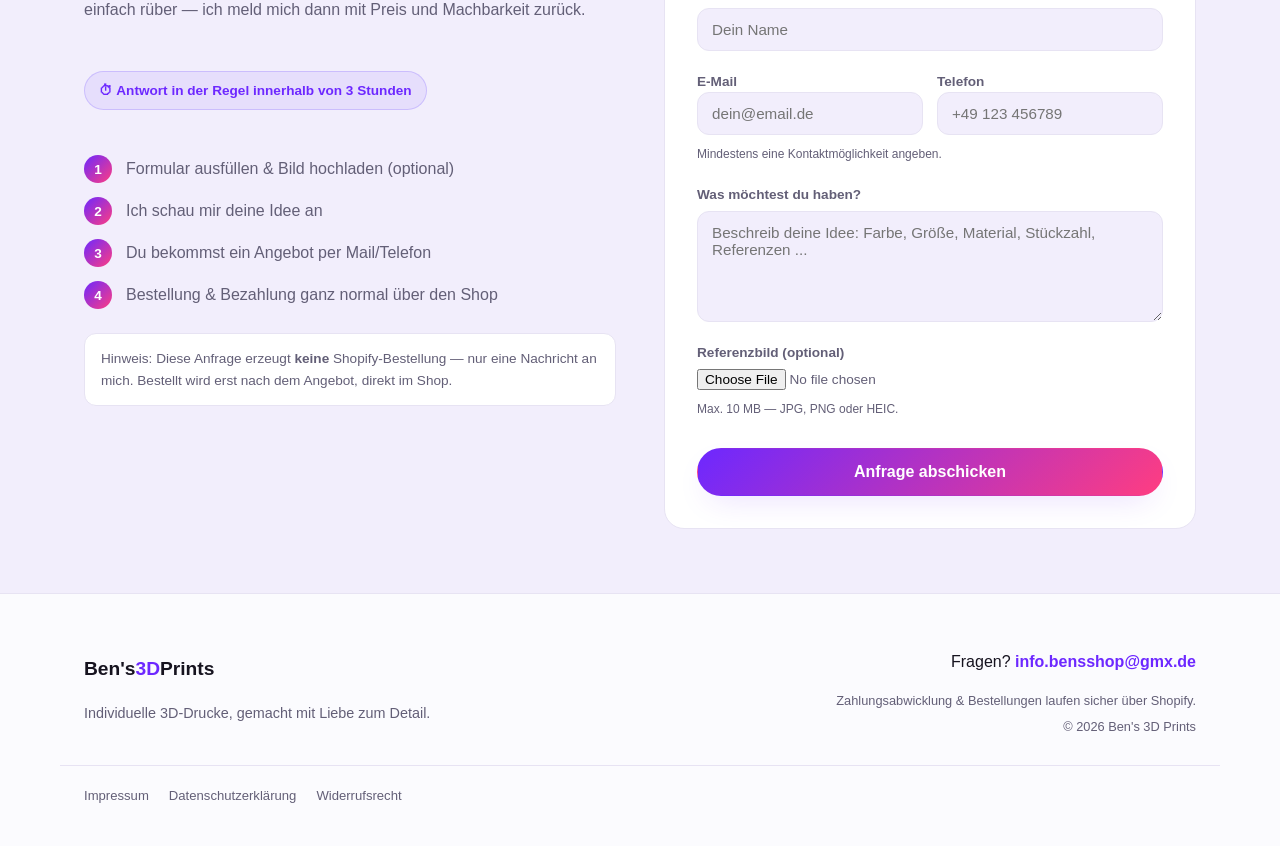
==== commit 6c7d5c4f: "Add 3-hour response time note to custom request section" ====
--- a/index.html
+++ b/index.html
@@ -85,6 +85,7 @@
           Du hast eine Idee oder ein Bild von dem, was du haben willst? Schick es einfach rüber —
           ich meld mich dann mit Preis und Machbarkeit zurück.
         </p>
+        <p class="request-response">⏱ Antwort in der Regel innerhalb von 3 Stunden</p>
         <ul class="request-steps">
           <li><span>1</span> Formular ausfüllen &amp; Bild hochladen (optional)</li>
           <li><span>2</span> Ich schau mir deine Idee an</li>
--- a/css/style.css
+++ b/css/style.css
@@ -403,6 +403,19 @@
   color: #fff; font-weight: 700; font-size: 0.85rem;
   display: flex; align-items: center; justify-content: center;
 }
+.request-response {
+  display: inline-flex;
+  align-items: center;
+  gap: 6px;
+  margin-top: 16px;
+  padding: 8px 14px;
+  font-size: 0.85rem;
+  font-weight: 600;
+  color: var(--primary);
+  background: rgba(124, 92, 255, 0.1);
+  border: 1px solid rgba(124, 92, 255, 0.25);
+  border-radius: 999px;
+}
 .request-note {
   margin-top: 24px;
   font-size: 0.85rem;
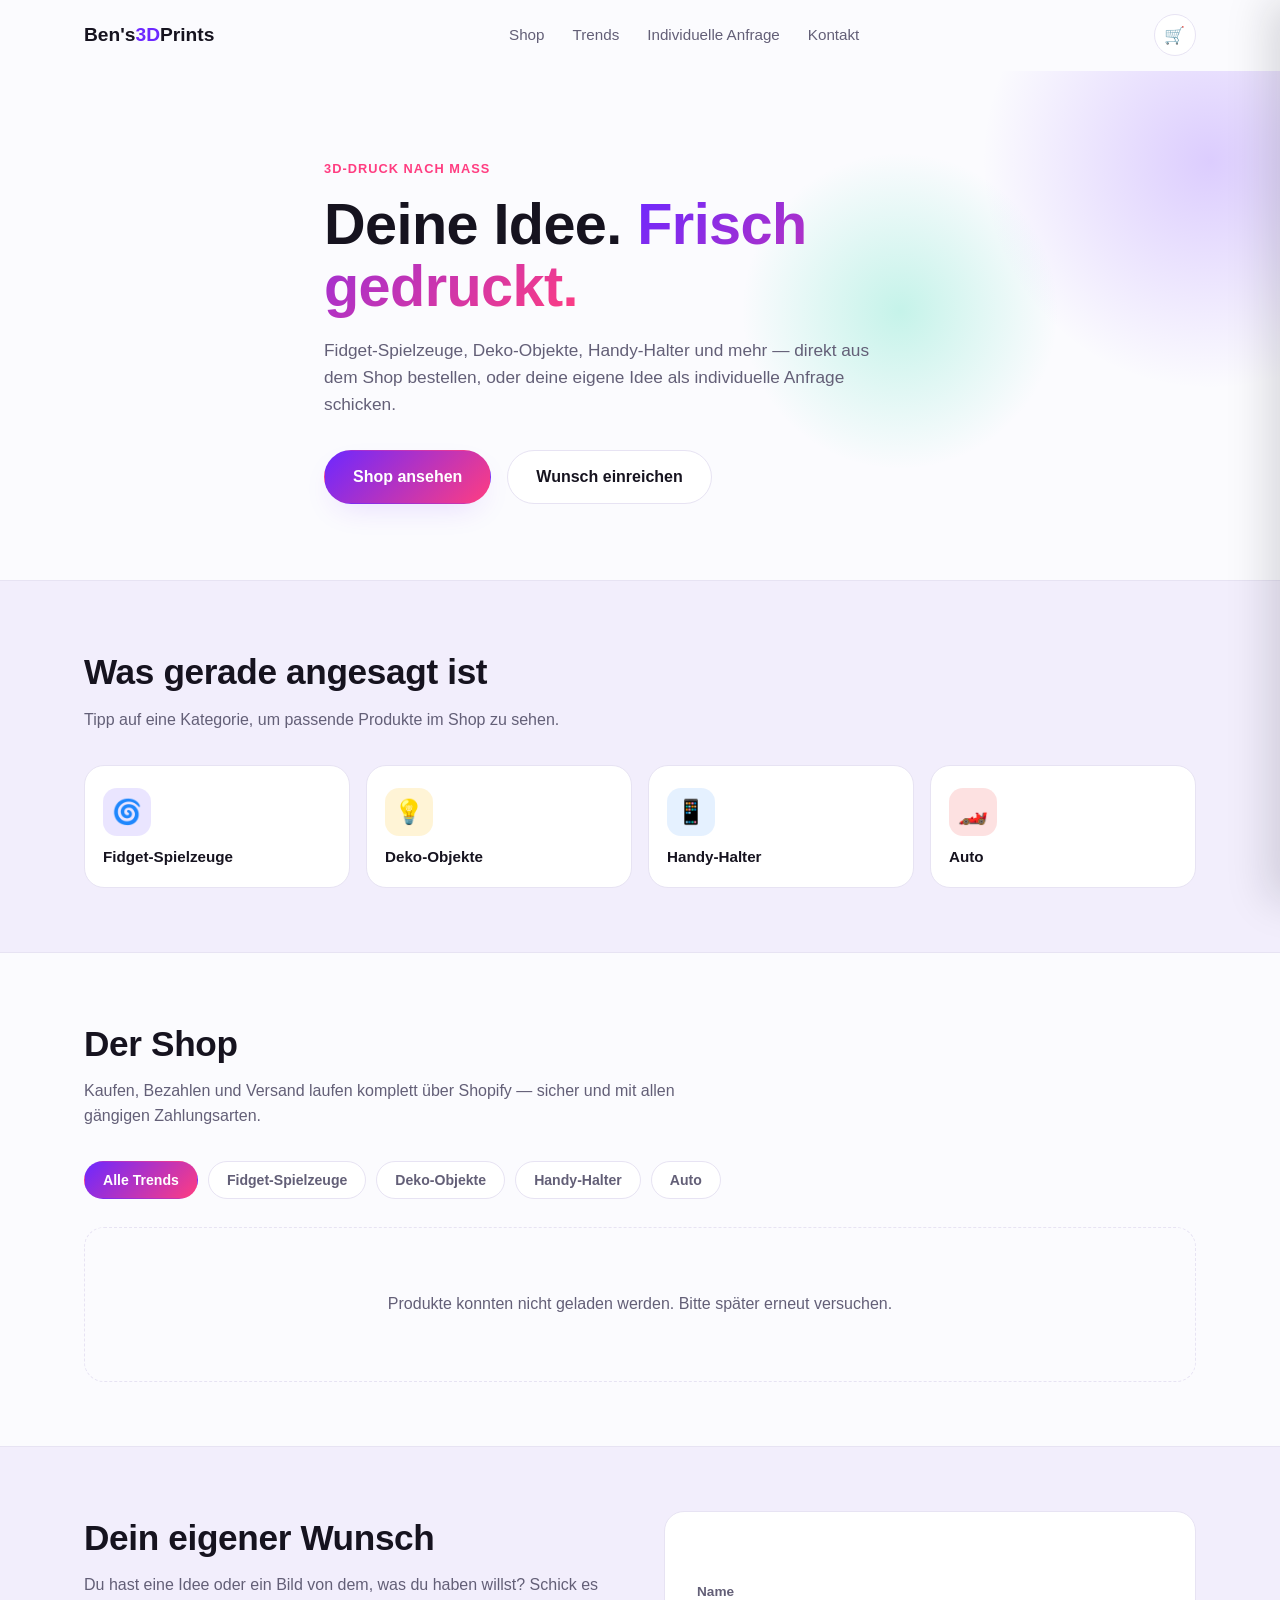
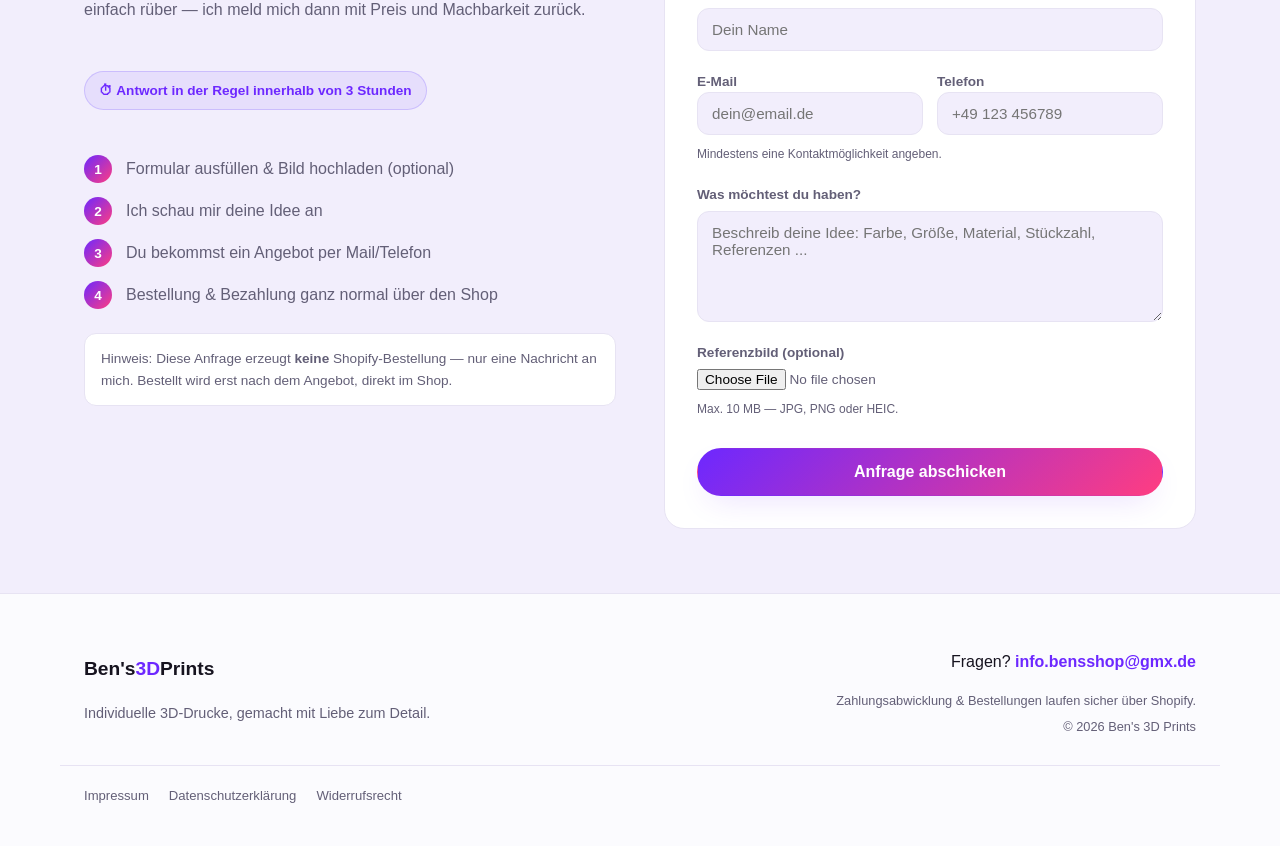
==== commit aa5abc99: "Add SEO: meta tags, Open Graph, structured data, sitemap and robots.txt" ====
--- a/index.html
+++ b/index.html
@@ -3,11 +3,50 @@
 <head>
 <meta charset="UTF-8">
 <meta name="viewport" content="width=device-width, initial-scale=1.0">
-<title>Ben's 3D Prints — Gehypte 3D-Drucke &amp; individuelle Wünsche</title>
-<meta name="description" content="Ben's 3D Prints: coole 3D-gedruckte Sachen von der Stange oder ganz nach deinem Wunsch. Bild schicken, Idee beschreiben, fertig drucken lassen.">
+<title>Ben's 3D Prints – 3D-Druck Shop für Fidget-Spielzeug, Modellautos &amp; mehr</title>
+<meta name="description" content="3D-gedruckte Fidget-Spielzeuge, Modellautos, Deko-Objekte &amp; Handy-Halter direkt online kaufen. Eigene Idee? Bild schicken, Angebot bekommen, drucken lassen.">
+<meta name="robots" content="index, follow">
+<link rel="canonical" href="https://bens3dprints.de/">
+
+<meta property="og:type" content="website">
+<meta property="og:site_name" content="Ben's 3D Prints">
+<meta property="og:title" content="Ben's 3D Prints – 3D-Druck Shop für Fidget-Spielzeug, Modellautos &amp; mehr">
+<meta property="og:description" content="3D-gedruckte Fidget-Spielzeuge, Modellautos, Deko-Objekte &amp; Handy-Halter direkt online kaufen. Eigene Idee? Bild schicken, Angebot bekommen, drucken lassen.">
+<meta property="og:url" content="https://bens3dprints.de/">
+<meta property="og:image" content="https://bens3dprints.de/assets/products/product-fidget-roller.jpg">
+<meta property="og:locale" content="de_DE">
+
+<meta name="twitter:card" content="summary_large_image">
+<meta name="twitter:title" content="Ben's 3D Prints – 3D-Druck Shop für Fidget-Spielzeug, Modellautos &amp; mehr">
+<meta name="twitter:description" content="3D-gedruckte Fidget-Spielzeuge, Modellautos, Deko-Objekte &amp; Handy-Halter direkt online kaufen. Eigene Idee? Bild schicken, Angebot bekommen, drucken lassen.">
+<meta name="twitter:image" content="https://bens3dprints.de/assets/products/product-fidget-roller.jpg">
+
 <link rel="preconnect" href="https://cdn.shopify.com">
 <link rel="icon" href="data:image/svg+xml,%3Csvg xmlns='http://www.w3.org/2000/svg' viewBox='0 0 100 100'%3E%3Crect width='100' height='100' rx='24' fill='%236d28ff'/%3E%3Ctext x='50' y='68' font-size='58' text-anchor='middle' fill='white' font-family='sans-serif' font-weight='bold'%3EB%3C/text%3E%3C/svg%3E">
 <link rel="stylesheet" href="css/style.css">
+<script type="application/ld+json">
+{
+  "@context": "https://schema.org",
+  "@graph": [
+    {
+      "@type": "Organization",
+      "@id": "https://bens3dprints.de/#organization",
+      "name": "Ben's 3D Prints",
+      "url": "https://bens3dprints.de/",
+      "email": "info.bensshop@gmx.de",
+      "description": "3D-gedruckte Fidget-Spielzeuge, Modellautos, Deko-Objekte und Handy-Halter sowie individuelle 3D-Druck-Wünsche nach Kundenvorlage."
+    },
+    {
+      "@type": "WebSite",
+      "@id": "https://bens3dprints.de/#website",
+      "url": "https://bens3dprints.de/",
+      "name": "Ben's 3D Prints",
+      "inLanguage": "de-DE",
+      "publisher": { "@id": "https://bens3dprints.de/#organization" }
+    }
+  ]
+}
+</script>
 </head>
 <body>
 
